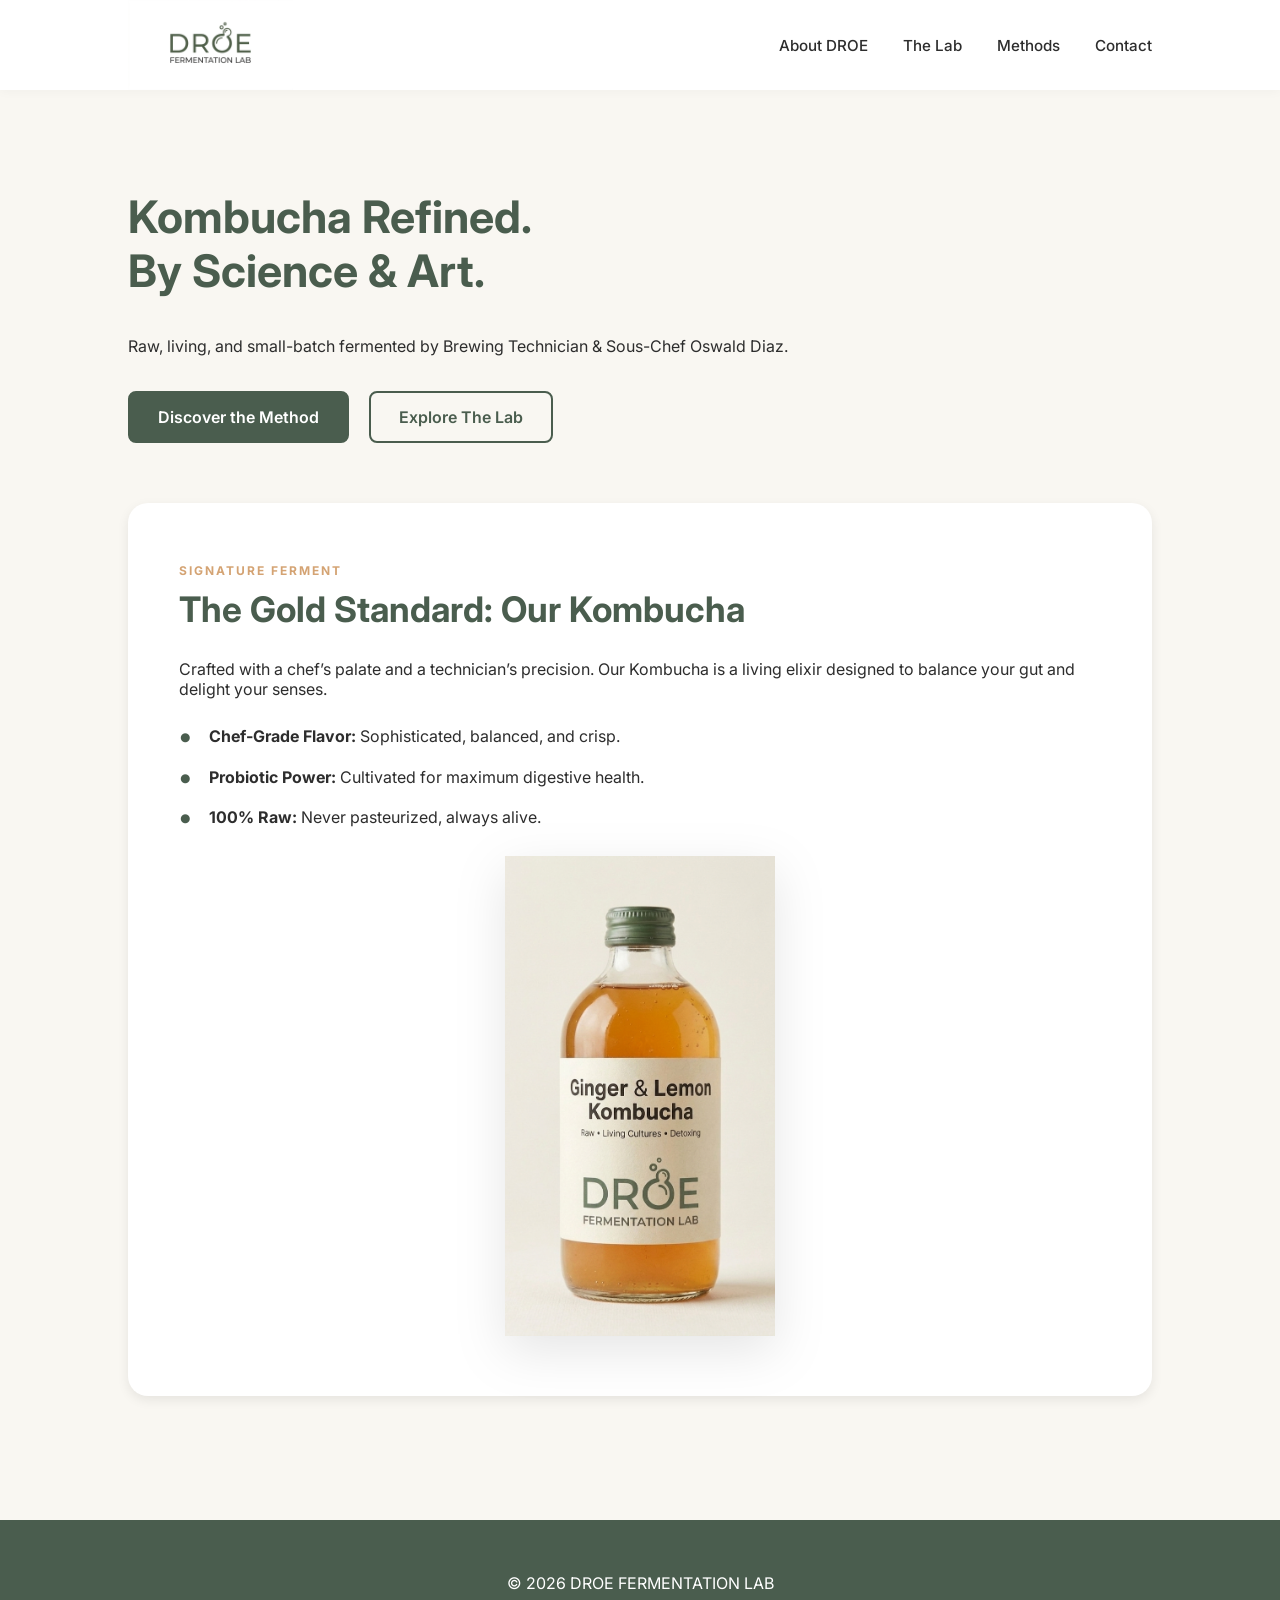
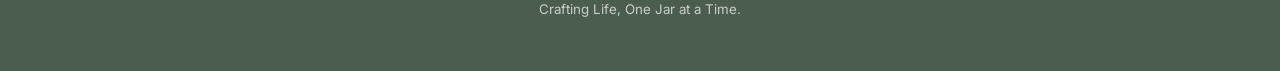
==== index.html @ 72cd4ef4 "Add files via upload" ====
<!DOCTYPE html>
<html lang="es">

<head>
    <meta charset="UTF-8">
    <meta name="viewport" content="width=device-width, initial-scale=1.0">
    <title>Nombre de tu Marca | Fermentos</title>

    <link rel="preconnect" href="https://fonts.googleapis.com">
    <link href="https://fonts.googleapis.com/css2?family=Inter:wght@300;400;500;600;700&display=swap" rel="stylesheet">
    <link rel="icon" type="image/png" href="imagenes/logos/droe2.png">
    <link rel="stylesheet" href="styles.css">
</head>

<body>

    <header id="main-nav"></header>

    <main>
        <section class="hero-minimal">
            <h1>Kombucha Refined. <br> <span>By Science & Art.</span></h1>
            <p class="hero-lead">Raw, living, and small-batch fermented by Brewing Technician & Sous-Chef Oswald Diaz.
            </p>

            <div class="hero-actions">
                <a href="methods.html" class="btn-primary">Discover the Method</a>
                <a href="lab.html" class="btn-secondary">Explore The Lab</a>
            </div>
        </section>

        <section class="star-product">
            <div class="star-content">
                <div class="star-text">
                    <span class="tag">Signature Ferment</span>
                    <h2>The Gold Standard: Our Kombucha</h2>
                    <p>Crafted with a chef’s palate and a technician’s precision. Our Kombucha is a living elixir
                        designed to balance your gut and delight your senses.</p>

                    <ul class="benefits-list">
                        <li><strong>Chef-Grade Flavor:</strong> Sophisticated, balanced, and crisp.</li>
                        <li><strong>Probiotic Power:</strong> Cultivated for maximum digestive health.</li>
                        <li><strong>100% Raw:</strong> Never pasteurized, always alive.</li>
                    </ul>
                </div>
                <div class="star-image">
                    <img src="imagenes/kombucha/kombucha_hero.png" alt="DROE Signature Kombucha">
                </div>
            </div>
        </section>
    </main>

    <footer id="main-footer"></footer>

    <script src="scripts.js"></script>
</body>

</html>
---- styles.css ----
/* Variables Globales */
:root {
    --primario: #4a5d4e;    /* Verde Musgo */
    --secundario: #d4a373;  /* Tierra */
    --fondo: #f9f7f2;       /* Crema Suave */
    --texto: #2d2d2d;
    --blanco: #ffffff;
    --shadow: 0 4px 12px rgba(0, 0, 0, 0.08);
    --transition: all 0.3s ease;
}

body {
    font-family: 'Inter', -apple-system, sans-serif;
    background-color: var(--fondo);
    color: var(--texto);
    margin: 0;
    display: flex;
    flex-direction: column;
    min-height: 100vh;
    /* Suavizado de fuente premium */
    -webkit-font-smoothing: antialiased;
    -moz-osx-font-smoothing: grayscale;
}

/* Navbar */
.nav-container {
    display: flex;
    justify-content: space-between;
    align-items: center;
    padding: 0 10%;
    background: var(--blanco);
    position: sticky;
    top: 0;
    z-index: 1000;
    box-shadow: 0 2px 10px rgba(0,0,0,0.03);
    height: 90px;
}

/* Ajuste de Logo */
.logo-img {
    height: 90px; /* Ajustado para que respire mejor en los 90px del nav */
    width: auto;
    display: block;
    transition: var(--transition);
}

.logo-img:hover {
    transform: scale(1.02);
}

.nav-links {
    list-style: none;
    display: flex;
    gap: 35px;
    margin: 0;
    padding: 0;
    align-items: center;
}

.nav-links a {
    text-decoration: none;
    color: var(--texto);
    font-weight: 500;
    font-size: 0.95rem;
    transition: var(--transition);
}

.nav-links a:hover {
    color: var(--secundario);
}

/* Contenedor Principal */
main {
    flex: 1;
    padding: 4rem 10%;
    max-width: 1200px;
    margin: 0 auto;
}

h1 {
    color: var(--primario);
    font-size: 2.8rem;
    line-height: 1.2;
}

/* =========================================
   HERO ACTIONS (BOTONES INDEX)
========================================= */

.hero-actions {
    display: flex;
    gap: 20px;
    margin-top: 35px;
}

.btn-primary {
    display: inline-block;
    padding: 14px 28px;
    background-color: var(--primario);
    color: var(--blanco);
    text-decoration: none;
    border-radius: 8px;
    font-weight: 600;
    border: 2px solid var(--primario);
    transition: var(--transition);
}

.btn-primary:hover {
    background-color: #3a4a3e;
    border-color: #3a4a3e;
    transform: translateY(-2px);
}

.btn-secondary {
    display: inline-block;
    padding: 14px 28px;
    background-color: transparent;
    color: var(--primario);
    text-decoration: none;
    border-radius: 8px;
    font-weight: 600;
    border: 2px solid var(--primario);
    transition: var(--transition);
}

.btn-secondary:hover {
    background-color: rgba(74, 93, 78, 0.05);
    transform: translateY(-2px);
}

/* =========================================
   HOME - STAR PRODUCT (KOMBUCHA)
========================================= */

.star-product {
    background-color: var(--blanco);
    padding: 60px 5%;
    border-radius: 20px;
    margin: 60px 0;
    box-shadow: var(--shadow);
    display: flex;
    align-items: center;
    gap: 40px;
}

.star-text {
    flex: 1.2;
}

.star-image {
    flex: 0.8;
    display: flex;
    justify-content: center;
}

.star-image img {
    max-height: 480px;
    filter: drop-shadow(0 15px 25px rgba(0,0,0,0.1));
}

.tag {
    color: var(--secundario);
    font-weight: 700;
    letter-spacing: 2px;
    text-transform: uppercase;
    font-size: 0.75rem;
    display: block;
    margin-bottom: 10px;
}

.star-text h2 {
    color: var(--primario);
    font-size: 2.2rem;
    margin-top: 0;
}

.benefits-list {
    list-style: none;
    padding: 0;
    margin: 25px 0;
}

.benefits-list li {
    margin-bottom: 15px;
    padding-left: 30px;
    position: relative;
    line-height: 1.6;
}

.benefits-list li::before {
    content: "•";
    color: var(--primario);
    font-weight: bold;
    position: absolute;
    left: 0;
    font-size: 1.8rem;
    line-height: 0.8;
}

/* =========================================
   METHODS PAGE STYLES
========================================= */

.intro-section {
    text-align: center;
    max-width: 700px;
    margin: 0 auto 4rem auto;
}

.intro-section p {
    font-size: 1.15rem;
    line-height: 1.8;
    font-weight: 300;
}

.methods-grid {
    display: grid;
    grid-template-columns: repeat(auto-fit, minmax(300px, 1fr));
    gap: 30px;
    margin-top: 2rem;
}

.method-item {
    background: var(--blanco);
    padding: 40px;
    border-radius: 15px;
    box-shadow: var(--shadow);
    transition: var(--transition);
    border-left: 4px solid var(--secundario);
}

.method-item:hover {
    transform: translateY(-5px);
}

.method-header {
    display: flex;
    align-items: center;
    gap: 15px;
    margin-bottom: 20px;
}

.method-number {
    font-weight: 700;
    color: var(--secundario);
    font-size: 0.9rem;
    opacity: 0.6;
}

.method-item h3 {
    color: var(--primario);
    margin: 0;
    font-size: 1.4rem;
}

.method-item p {
    font-size: 0.95rem;
    line-height: 1.7;
    color: #555;
    margin: 0;
}

/* =========================================
   ABOUT ME - PERFIL REDONDO
========================================= */

.about-container {
    max-width: 1000px;
    margin: 0 auto;
    padding: 2rem 0;
}

.profile-header {
    display: flex;
    align-items: center;
    gap: 20px;
    margin-bottom: 15px;
}

.profile-pic-wrapper {
    width: 80px;
    height: 80px;
    border-radius: 50%;
    overflow: hidden;
    box-shadow: 0 4px 12px rgba(0,0,0,0.1);
    border: 3px solid var(--blanco);
}

.profile-pic-round {
    width: 100%;
    height: 100%;
    object-fit: cover;
}

.subtitle {
    text-transform: uppercase;
    letter-spacing: 3px;
    font-size: 0.85rem;
    color: var(--secundario);
    font-weight: 700;
}

.about-text-group h1 span {
    font-weight: 300;
    font-size: 0.95em;
    color: #a4bfa8;
}

/* Footer */
footer {
    background: var(--primario);
    color: var(--blanco);
    padding: 3rem 10%;
    margin-top: auto;
    text-align: center;
}

/* Responsivo General */
@media (max-width: 850px) {
    .star-product {
        flex-direction: column-reverse;
        text-align: center;
    }
    .hero-actions {
        flex-direction: column;
        width: 100%;
    }
    .btn-primary, .btn-secondary {
        text-align: center;
    }
    .profile-header {
        flex-direction: column;
        text-align: center;
    }
}

@media (max-width: 768px) {
    h1 { font-size: 2.2rem; }
    .nav-container { padding: 0 5%; }
    .nav-links { gap: 15px; }
}

/* Utilidad para imágenes */
img {
    max-width: 100%;
    height: auto;
    display: block;
}

/* =========================================
   THE LAB - GALLERY GRID
========================================= */

.gallery-grid {
    display: grid;
    grid-template-columns: repeat(auto-fit, minmax(300px, 1fr));
    gap: 30px;
    margin-top: 2rem;
}

.product-card {
    background: var(--blanco);
    border-radius: 20px;
    overflow: hidden;
    box-shadow: var(--shadow);
    transition: var(--transition);
    display: flex;
    flex-direction: column;
}

.product-card:hover {
    transform: translateY(-10px);
    box-shadow: 0 12px 24px rgba(0,0,0,0.12);
}

.product-image {
    background-color: #f1f1f1; /* Fondo neutro por si la imagen tarda en cargar */
    height: 400px;
    position: relative;
    overflow: hidden;
    /* Añadimos estas 3 líneas para centrar la botella */
    display: flex;
    align-items: center;
    justify-content: center;
    padding: 20px; /* Espacio para que la botella no toque los bordes */
}

.product-image img {
    width: auto;
    height: 100%;
    max-width: 100%;
    object-fit: contain;
    transition: transform 0.5s ease;
}

.product-card:hover .product-image img {
    transform: scale(1.05);
}

.product-info {
    padding: 25px;
}

.product-tag {
    font-size: 0.7rem;
    font-weight: 700;
    text-transform: uppercase;
    color: var(--secundario);
    letter-spacing: 1.5px;
    margin-bottom: 8px;
    display: block;
}

.product-info h3 {
    margin: 5px 0 12px 0;
    color: var(--primario);
    font-size: 1.5rem;
}

.product-info p {
    font-size: 0.9rem;
    line-height: 1.6;
    color: #666;
    margin-bottom: 0;
}

/* Efecto para productos que aún no lanzas */
.overlay {
    position: absolute;
    top: 0;
    left: 0;
    width: 100%;
    height: 100%;
    background: rgba(255,255,255,0.6);
    display: flex;
    align-items: center;
    justify-content: center;
    font-weight: 600;
    color: var(--primario);
    text-transform: uppercase;
    letter-spacing: 2px;
}

/* =========================================
   CONTACT PAGE STYLES
========================================= */

.contact-container {
    display: grid;
    grid-template-columns: 1fr 1.5fr;
    gap: 60px;
    margin-top: 2rem;
    align-items: start;
}

.contact-method-quick {
    background: var(--blanco);
    padding: 40px;
    border-radius: 20px;
    box-shadow: var(--shadow);
    text-align: center;
}

.btn-whatsapp {
    display: block;
    margin-top: 20px;
    padding: 15px;
    background-color: #25D366; /* Color oficial WhatsApp */
    color: white;
    text-decoration: none;
    border-radius: 8px;
    font-weight: 600;
    transition: var(--transition);
}

.btn-whatsapp:hover {
    background-color: #128C7E;
    transform: translateY(-2px);
}

.contact-form-wrapper {
    background: var(--blanco);
    padding: 40px;
    border-radius: 20px;
    box-shadow: var(--shadow);
}

.contact-form .form-group {
    margin-bottom: 20px;
}

.contact-form label {
    display: block;
    font-size: 0.85rem;
    font-weight: 600;
    margin-bottom: 8px;
    color: var(--primario);
    text-transform: uppercase;
    letter-spacing: 1px;
}

.contact-form input, 
.contact-form textarea {
    width: 100%;
    padding: 12px 15px;
    border: 1px solid #ddd;
    border-radius: 8px;
    font-family: inherit;
    font-size: 1rem;
    background-color: var(--fondo);
    box-sizing: border-box; /* Importante para que no se salga del contenedor */
    transition: var(--transition);
}

.contact-form input:focus, 
.contact-form textarea:focus {
    outline: none;
    border-color: var(--primario);
    background-color: white;
}

.contact-form .btn-primary {
    width: 100%;
    cursor: pointer;
}

/* Ajuste Responsivo */
@media (max-width: 850px) {
    .contact-container {
        grid-template-columns: 1fr;
        gap: 30px;
    }
}

/* =========================================
   FIX: MENÚ MÓVIL Y FOOTER (Añadir al final)
   ========================================= */

/* 1. Ajustes del Menú Hamburguesa */
.menu-toggle {
    display: none;
    flex-direction: column;
    gap: 5px;
    cursor: pointer;
    padding: 10px;
    z-index: 1001;
}

.menu-toggle span {
    width: 25px;
    height: 3px;
    background-color: var(--primario);
    border-radius: 3px;
    transition: var(--transition);
}

@media (max-width: 850px) {
    .menu-toggle { display: flex; }

    .nav-links {
        display: none; /* Escondido por defecto */
        flex-direction: column;
        position: absolute;
        top: 90px;
        left: 0;
        width: 100%;
        background: var(--blanco);
        padding: 30px 0;
        box-shadow: 0 10px 15px rgba(0,0,0,0.05);
        gap: 25px;
        text-align: center;
        z-index: 1000;
    }

    .nav-links.active { 
        display: flex; /* Se muestra al hacer clic */
    }
}

/* 2. Estilos específicos para el Footer Inyectado */
#main-footer {
    background-color: var(--primario) !important;
    color: var(--blanco) !important;
    padding: 3rem 10% !important;
    margin-top: auto !important;
    text-align: center !important;
    width: 100% !important;
    box-sizing: border-box !important;
}

/* Aseguramos que el contenido dentro del footer sea blanco */
.footer-content, .footer-content p, .footer-content small, .footer-brand h3 {
    color: var(--blanco) !important;
    margin: 5px 0;
}

.footer-brand h3 {
    letter-spacing: 4px;
    text-transform: uppercase;
    font-size: 1.2rem;
    margin-bottom: 10px;
}

.footer-info small {
    opacity: 0.7;
}

/* 3. Corrección de espaciado en Móvil para "About Me" y otros */
@media (max-width: 480px) {
    main {
        padding: 2rem 5% !important; /* Evita que el texto choque los bordes */
    }
    
    .nav-container {
        padding: 0 5% !important;
    }
}

/* =========================================
   AJUSTE ESPECÍFICO PARA LISTA DE BENEFICIOS (MÓVIL)
   ========================================= */

@media (max-width: 850px) {
    .benefits-list {
        padding-left: 20px !important; /* Da espacio para los puntos */
        margin: 20px 0 !important;
        text-align: left !important; /* Asegura que el texto no se centre y se vea desordenado */
    }

    .benefits-list li {
        font-size: 0.95rem !important; /* Ajusta un poco el tamaño para que no ocupe tantas líneas */
        margin-bottom: 20px !important;
        padding-left: 35px !important; /* Espacio entre el punto y el texto */
    }

    .benefits-list li::before {
        font-size: 1.5rem !important; /* Puntos un poco más pequeños para móvil */
        top: -4px; /* Ajusta la altura del punto respecto al texto */
    }
    
    .star-text h2 {
        font-size: 1.8rem !important; /* Que el título "Our Kombucha" no sea gigante en móvil */
        margin-bottom: 15px;
    }
}
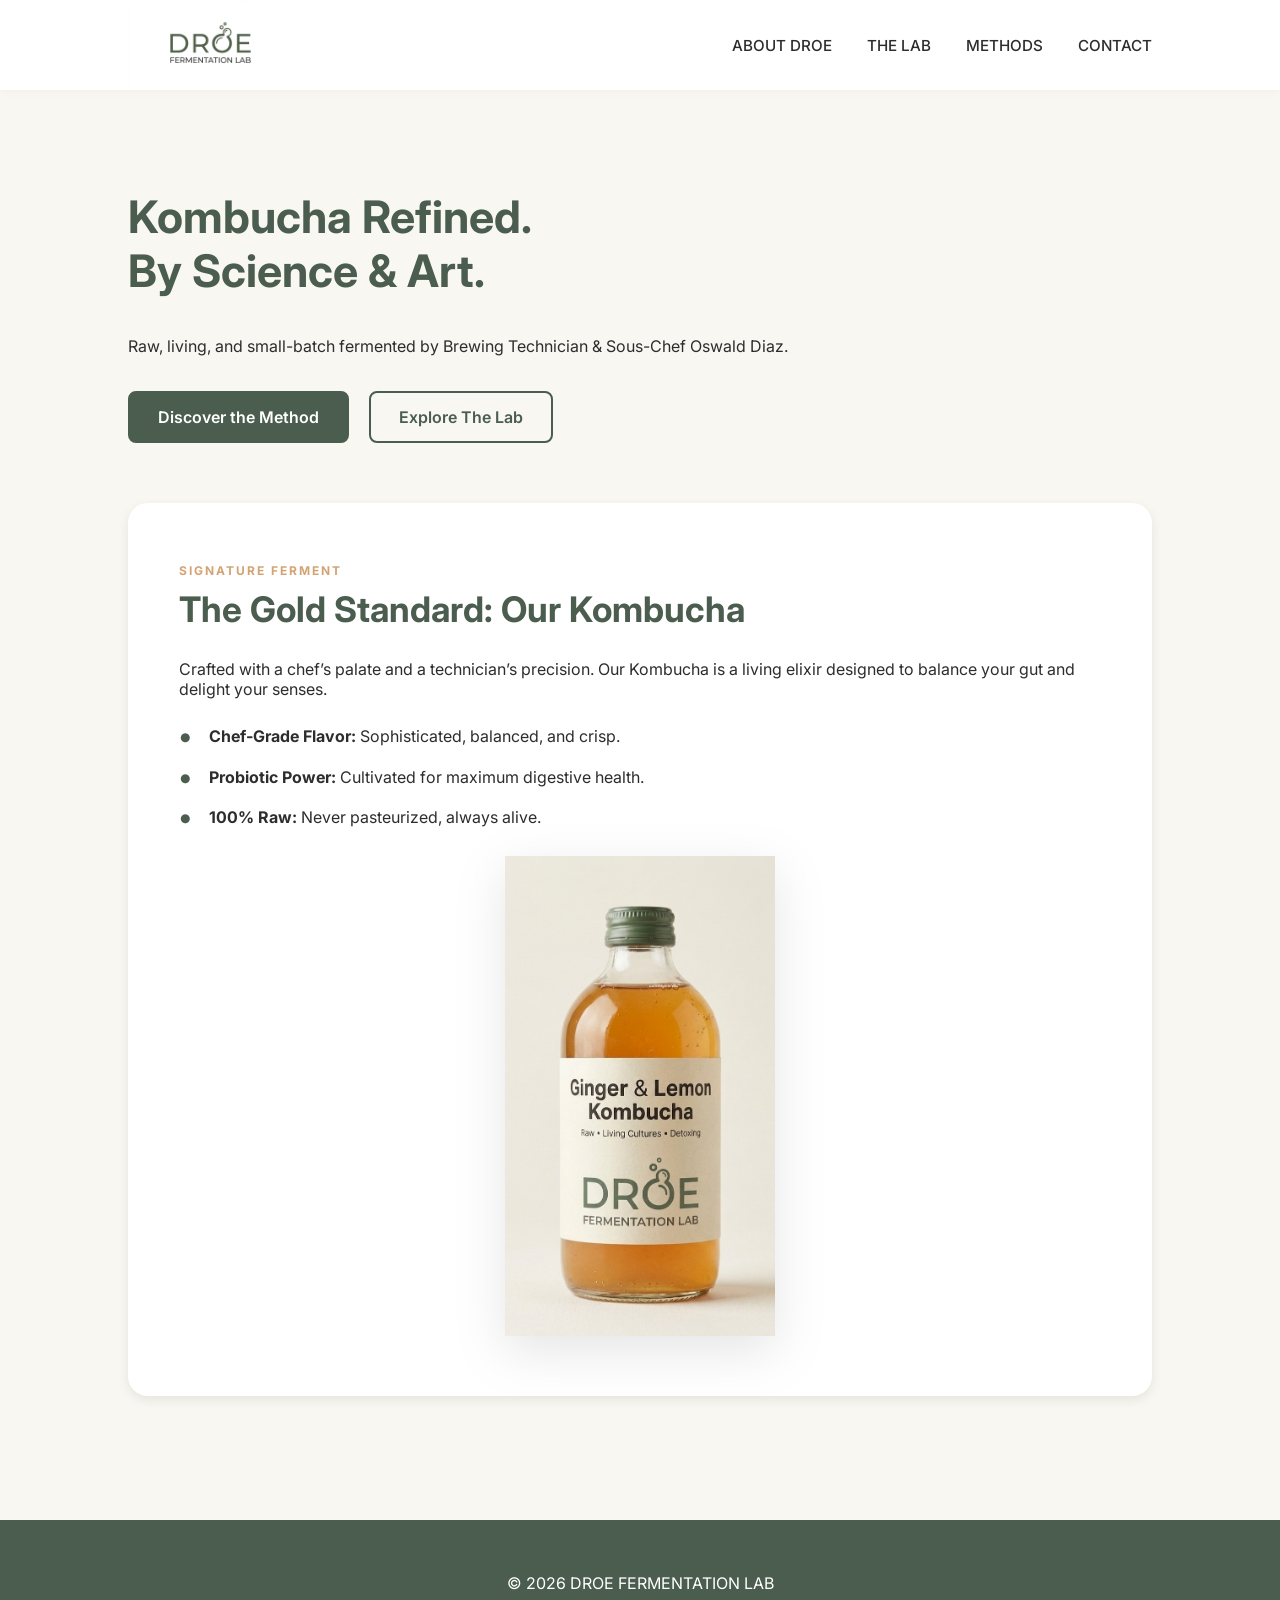
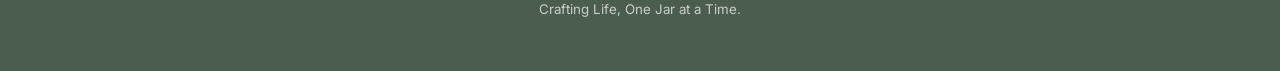
==== commit 758d36dc: "Update index.html" ====
--- a/index.html
+++ b/index.html
@@ -4,7 +4,7 @@
 <head>
     <meta charset="UTF-8">
     <meta name="viewport" content="width=device-width, initial-scale=1.0">
-    <title>Nombre de tu Marca | Fermentos</title>
+    <title>Home</title>
 
     <link rel="preconnect" href="https://fonts.googleapis.com">
     <link href="https://fonts.googleapis.com/css2?family=Inter:wght@300;400;500;600;700&display=swap" rel="stylesheet">
@@ -54,4 +54,4 @@
     <script src="scripts.js"></script>
 </body>
 
-</html>+</html>
